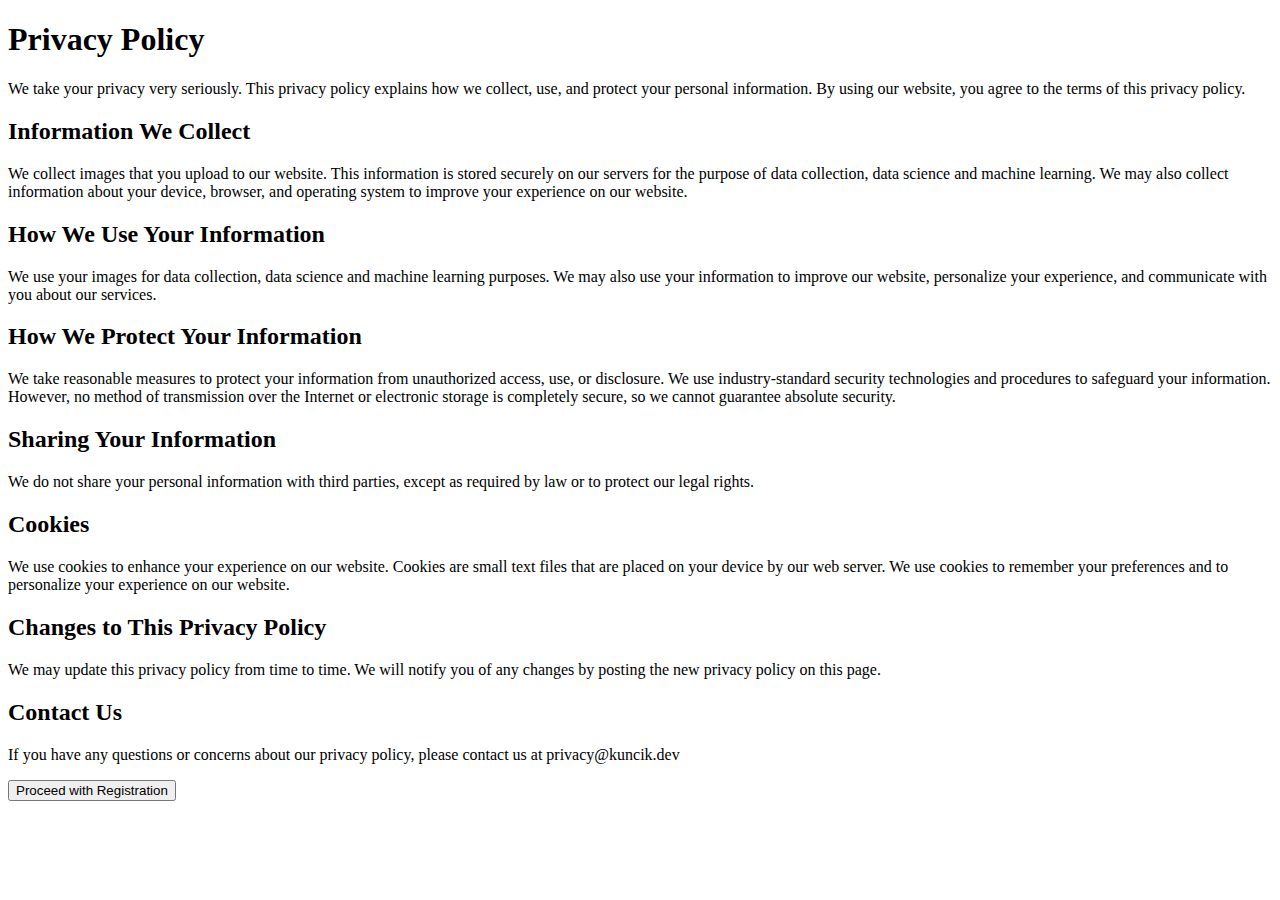
==== templates/privacy.html @ dcba3e33 "Merge pull request #26 from VaporDotDev/development" ====
<!DOCTYPE html>
<html lang="en">
<head>
    <meta charset="UTF-8">
    <title>Privacy & TOS</title>
    <link rel="stylesheet" href="/static/style.css">

    <script>
        function registerUser() {
            fetch("/register", {
                method: "POST"
            }).then(() => {
                // Redirect the user to the homepage
                window.location.href = "/";
            });
        }
    </script>
</head>
<body>
<h1>Privacy Policy</h1>
<p>We take your privacy very seriously. This privacy policy explains how we collect, use, and protect your personal
    information. By using our website, you agree to the terms of this privacy policy.</p>
<h2>Information We Collect</h2>
<p>We collect images that you upload to our website. This information is stored securely on our servers for the purpose
    of data collection, data science and machine learning. We may also collect information about your device, browser,
    and operating system to improve your experience on our website.</p>

<h2>How We Use Your Information</h2>
<p>We use your images for data collection, data science and machine learning purposes. We may also use your information
    to improve our website, personalize your experience, and communicate with you about our services.</p>

<h2>How We Protect Your Information</h2>
<p>We take reasonable measures to protect your information from unauthorized access, use, or disclosure. We use
    industry-standard security technologies and procedures to safeguard your information. However, no method of
    transmission over the Internet or electronic storage is completely secure, so we cannot guarantee absolute
    security.</p>

<h2>Sharing Your Information</h2>
<p>We do not share your personal information with third parties, except as required by law or to protect our legal
    rights.</p>

<h2>Cookies</h2>
<p>We use cookies to enhance your experience on our website. Cookies are small text files that are placed on your device
    by our web server. We use cookies to remember your preferences and to personalize your experience on our
    website.</p>

<h2>Changes to This Privacy Policy</h2>
<p>We may update this privacy policy from time to time. We will notify you of any changes by posting the new privacy
    policy on this page.</p>

<h2>Contact Us</h2>
<p>If you have any questions or concerns about our privacy policy, please contact us at privacy@kuncik.dev</p>

<button type="button" onclick="registerUser()">Proceed with Registration</button>
</body>
</html>
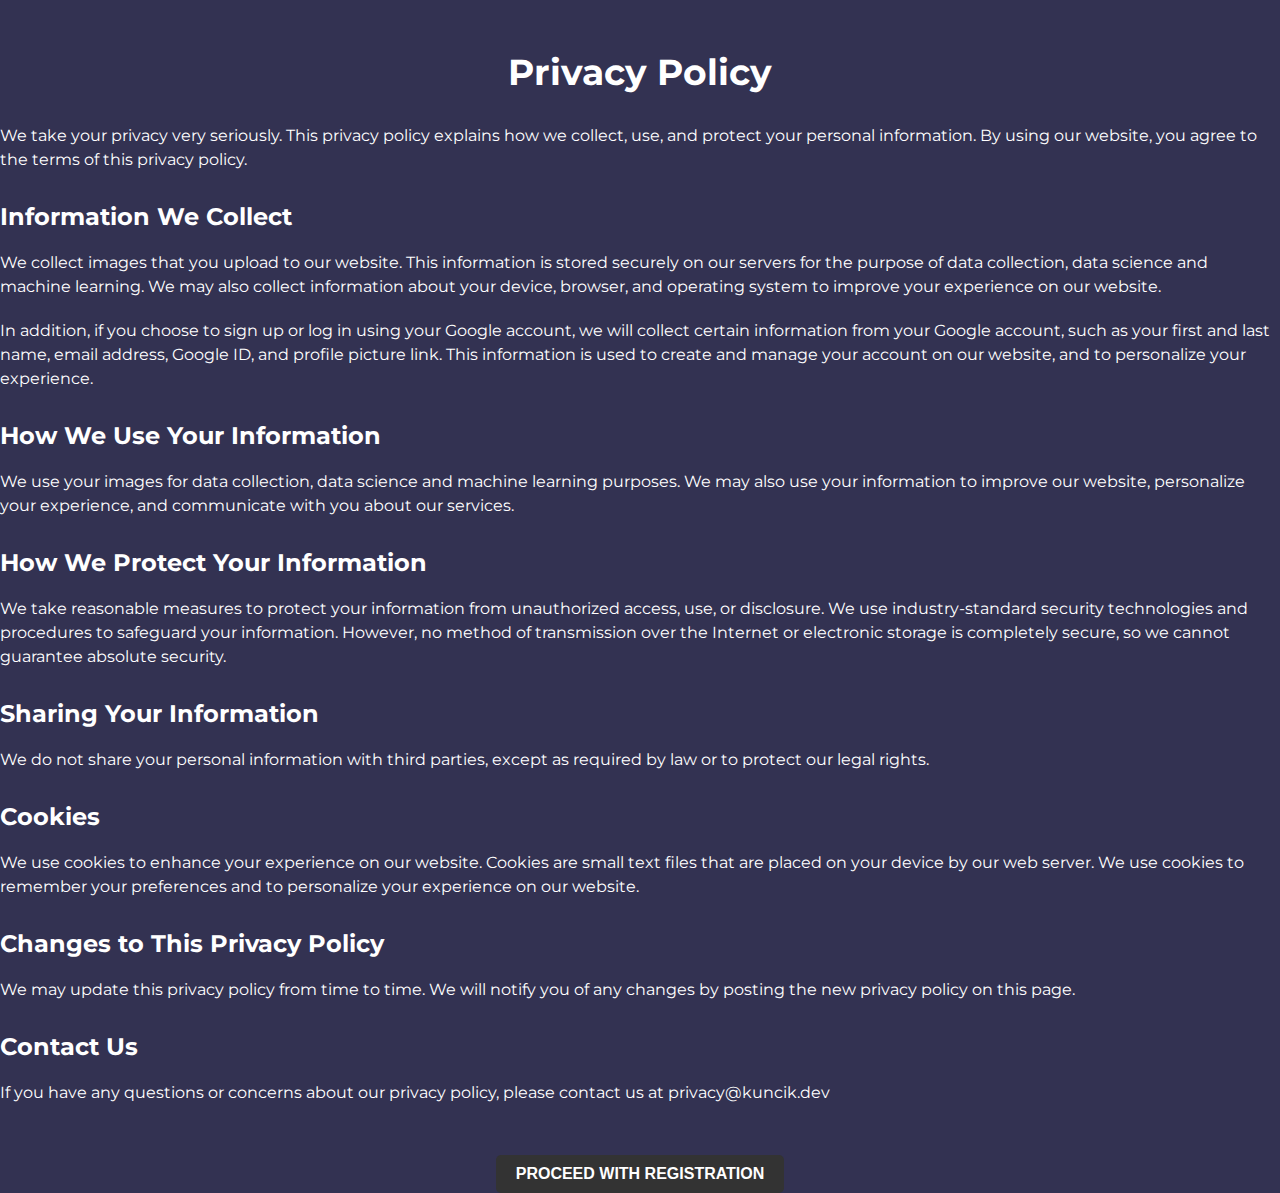
==== commit f0be0fe0: "Styling Added" ====
--- a/templates/privacy.html
+++ b/templates/privacy.html
@@ -4,7 +4,55 @@
     <meta charset="UTF-8">
     <title>Privacy & TOS</title>
     <link rel="stylesheet" href="/static/style.css">
+    <link href="https://fonts.googleapis.com/css?family=Montserrat&display=swap" rel="stylesheet">
+    <style>
+        body {
+            font-family: 'Montserrat', sans-serif;
+            margin: 0;
+            padding: 0;
+        }
 
+        h1 {
+            font-size: 36px;
+            font-weight: 700;
+            margin-top: 50px;
+            margin-bottom: 30px;
+            text-align: center;
+        }
+
+        h2 {
+            font-size: 24px;
+            font-weight: 700;
+            margin-top: 30px;
+            margin-bottom: 20px;
+        }
+
+        p {
+            font-size: 16px;
+            line-height: 1.5;
+            margin-top: 0;
+            margin-bottom: 20px;
+        }
+
+        button {
+            display: block;
+            margin: 50px auto 0;
+            padding: 10px 20px;
+            font-size: 16px;
+            font-weight: 700;
+            text-transform: uppercase;
+            color: #fff;
+            background-color: #333;
+            border: none;
+            border-radius: 5px;
+            cursor: pointer;
+        }
+
+        button:hover {
+            background-color: #ddd;
+            color: black;
+        }
+    </style>
     <script>
         function registerUser() {
             fetch("/register", {
@@ -24,6 +72,9 @@
 <p>We collect images that you upload to our website. This information is stored securely on our servers for the purpose
     of data collection, data science and machine learning. We may also collect information about your device, browser,
     and operating system to improve your experience on our website.</p>
+<p>In addition, if you choose to sign up or log in using your Google account, we will collect certain information from
+    your Google account, such as your first and last name, email address, Google ID, and profile picture link. This
+    information is used to create and manage your account on our website, and to personalize your experience.</p>
 
 <h2>How We Use Your Information</h2>
 <p>We use your images for data collection, data science and machine learning purposes. We may also use your information
--- a/static/style.css
+++ b/static/style.css
@@ -0,0 +1,4 @@
+body {
+    background: #333252;
+    color: white;
+}